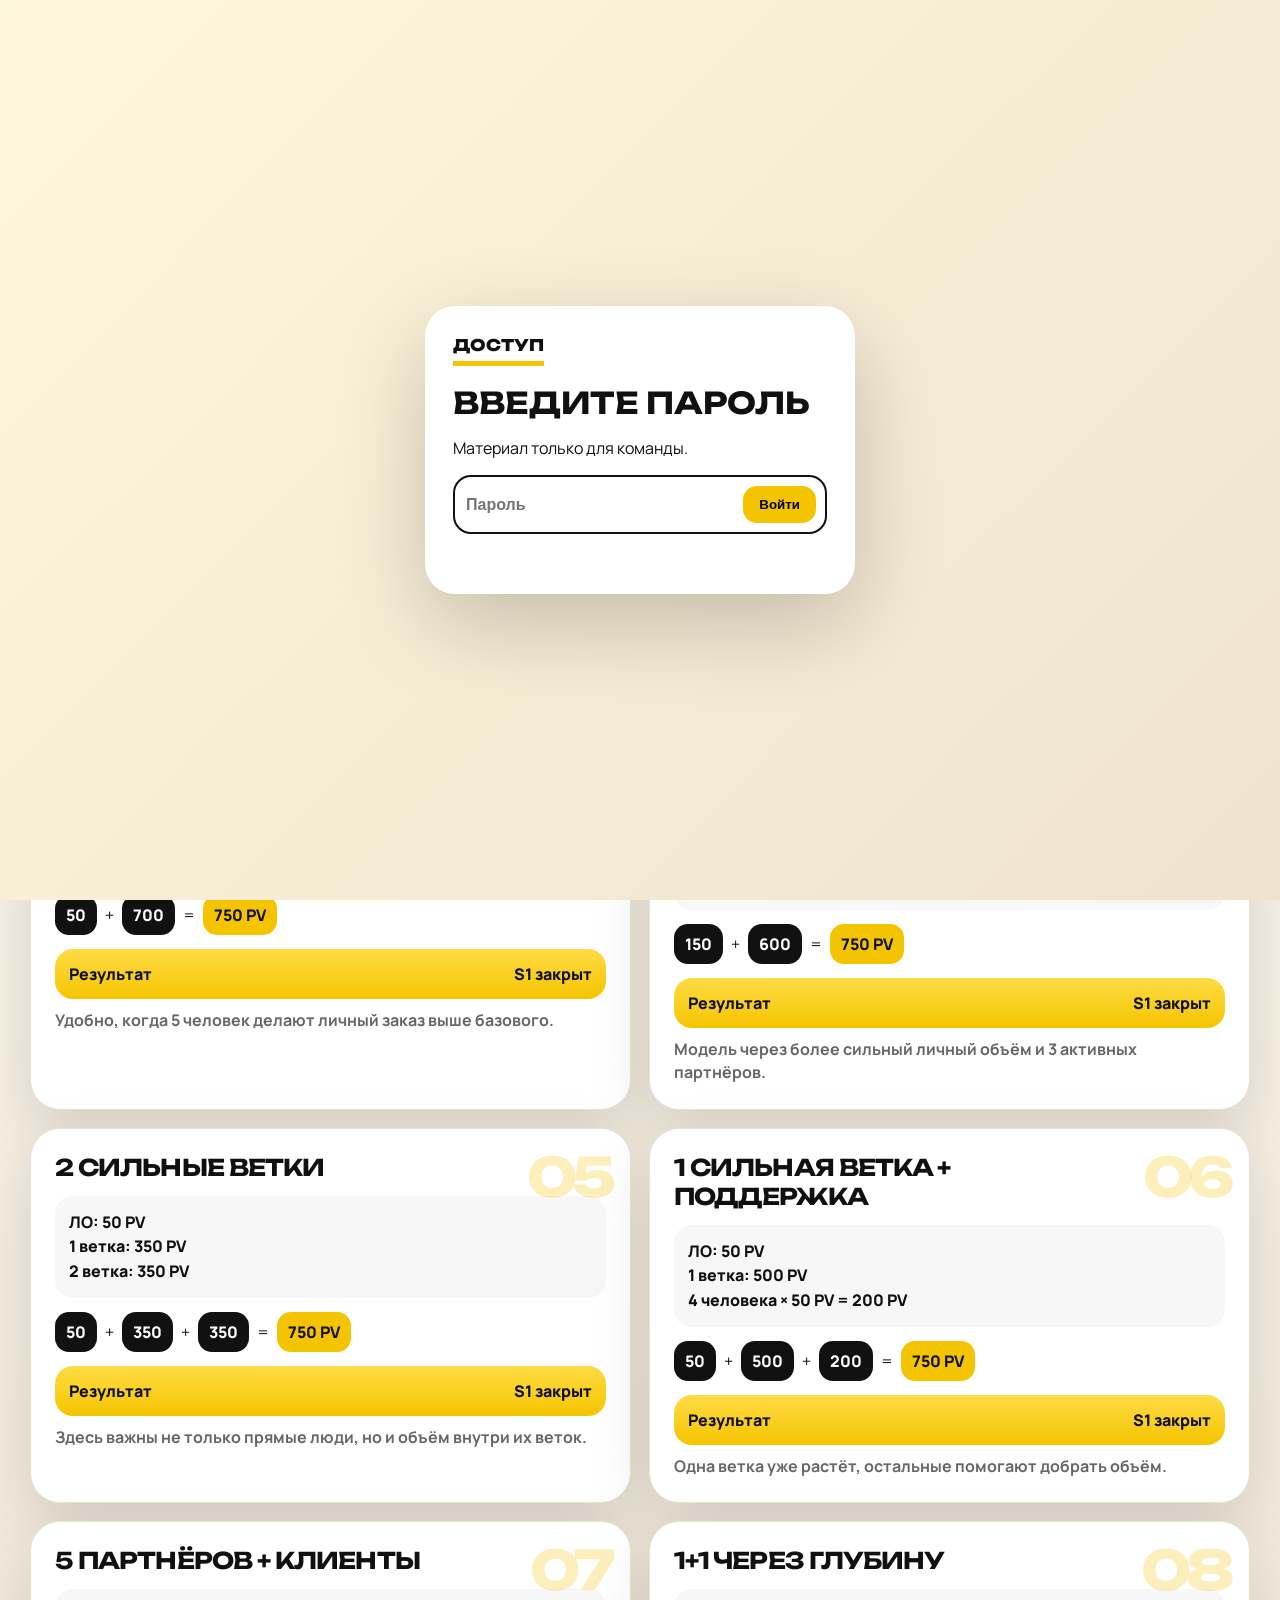
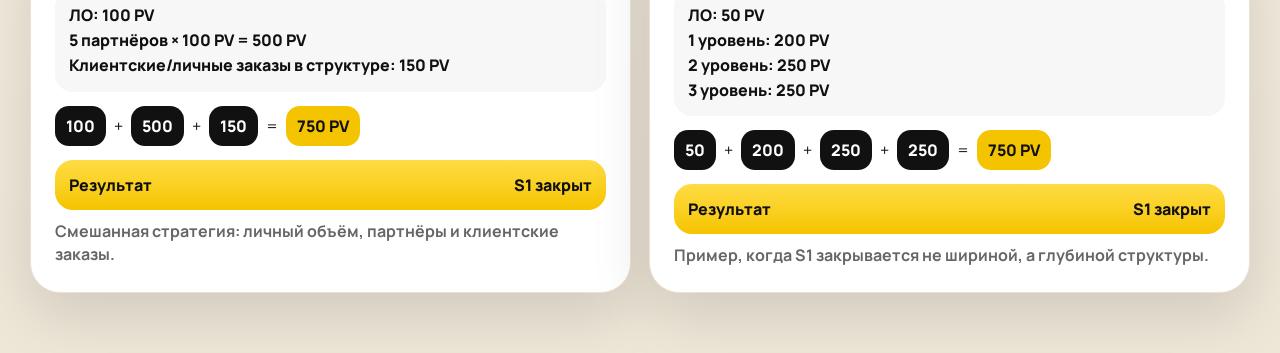
==== ways.html @ da650cc0 "Add eight S1 closing examples" ====
<!doctype html><html lang="ru"><head><meta charset="utf-8"><meta name="viewport" content="width=device-width,initial-scale=1"><title>8 способов закрыть S1</title><link href="https://fonts.googleapis.com/css2?family=Manrope:wght@400;700;800&family=Unbounded:wght@700;800&display=swap" rel="stylesheet"><style>:root{--y:#f5c400;--b:#101010;--g:#666}*{box-sizing:border-box}body{margin:0;font-family:Manrope,Arial;background:linear-gradient(#fffaf0,#eee6d7);color:var(--b)}.app{width:min(1220px,calc(100% - 24px));margin:auto;padding:26px 0 60px}.hero,.card{background:#fff;border:1px solid #e9e2d4;border-radius:30px;box-shadow:0 20px 60px #0002}.hero{padding:36px;margin-bottom:22px;position:relative;overflow:hidden}.hero:after{content:"";position:absolute;right:-70px;top:-80px;width:260px;height:260px;border-radius:50%;background:#f5c40033}.k{display:inline-block;font-family:Unbounded;font-weight:800;text-transform:uppercase;border-bottom:5px solid var(--y);padding-bottom:6px;margin-bottom:18px}.hero h1{font-family:Unbounded;margin:0 0 12px;font-size:clamp(34px,5vw,66px);line-height:.98;text-transform:uppercase;letter-spacing:-.06em}.hero p{max-width:850px;margin:0;color:#444;font-size:18px;line-height:1.5;font-weight:700}.top{display:flex;gap:12px;flex-wrap:wrap;margin-top:22px}.btn{display:inline-flex;text-decoration:none;color:#111;background:linear-gradient(#ffdc45,#f5c400);border:2px solid #111;border-radius:999px;padding:12px 17px;font-weight:900}.grid{display:grid;grid-template-columns:repeat(2,minmax(0,1fr));gap:18px}.card{padding:24px;position:relative;overflow:hidden}.num{position:absolute;right:18px;top:14px;font-family:Unbounded;font-size:54px;font-weight:800;color:#f5c40044;letter-spacing:-.08em}.card h2{font-family:Unbounded;margin:0 0 14px;font-size:23px;text-transform:uppercase;letter-spacing:-.04em;max-width:80%}.formula{display:flex;flex-wrap:wrap;gap:8px;align-items:center;margin:14px 0}.pill{background:#111;color:#fff;border-radius:14px;padding:9px 11px;font-weight:900}.pill.y{background:#f5c400;color:#111}.total{background:linear-gradient(#ffdc45,#f5c400);border-radius:18px;padding:14px;font-weight:900;margin-top:14px;display:flex;justify-content:space-between;gap:12px}.note{color:#666;font-weight:700;line-height:1.45;margin:10px 0 0}.structure{background:#f7f7f7;border-radius:18px;padding:14px;font-weight:800;line-height:1.55;white-space:pre-wrap}.gate{position:fixed;inset:0;z-index:99;display:flex;align-items:center;justify-content:center;background:linear-gradient(135deg,#fff7dc,#efe3ce)}.gate.hide{display:none}.gate-card{width:min(430px,calc(100% - 30px));background:#fff;border-radius:30px;padding:28px;box-shadow:0 30px 90px #0003}.gate-card h2{font-family:Unbounded;margin:0 0 10px;font-size:30px;text-transform:uppercase}.row{display:flex;gap:10px;border:2px solid #111;border-radius:18px;padding:9px}.row input{width:100%;border:0;outline:0;font-weight:900;font-size:16px}.row button{border:0;border-radius:14px;background:#f5c400;font-weight:900;padding:11px 16px}.err{min-height:22px;color:#b3261e;font-weight:900;margin-top:10px}@media(max-width:780px){.grid{grid-template-columns:1fr}.hero{padding:26px}.card h2{font-size:20px}.total{display:block}.row{flex-direction:column}}</style></head><body><div id="gate" class="gate"><div class="gate-card"><div class="k">доступ</div><h2>Введите пароль</h2><p>Материал только для команды.</p><div class="row"><input id="pass" type="password" placeholder="Пароль"><button id="enter">Войти</button></div><div id="err" class="err"></div></div></div><main class="app"><section class="hero"><div class="k">Greenway • квалификация S1</div><h1>8 способов закрыть S1</h1><p>S1 — это 750 PV общего объёма. Ниже простые примеры стратегий: через личный объём, первую линию и глубину структуры.</p><div class="top"><a class="btn" href="tree.html">Открыть калькулятор структуры</a><a class="btn" href="locked.html">Открыть простой калькулятор</a></div></section><section class="grid"><article class="card"><div class="num">01</div><h2>14 человек по 50 PV</h2><div class="structure">ЛО: 50 PV
1 уровень: 14 × 50 PV = 700 PV</div><div class="formula"><span class="pill">50</span><span>+</span><span class="pill">700</span><span>=</span><span class="pill y">750 PV</span></div><div class="total"><span>Результат</span><span>S1 закрыт</span></div><p class="note">Самая простая модель через широкую первую линию.</p></article><article class="card"><div class="num">02</div><h2>7 человек по 100 PV</h2><div class="structure">ЛО: 50 PV
1 уровень: 7 × 100 PV = 700 PV</div><div class="formula"><span class="pill">50</span><span>+</span><span class="pill">700</span><span>=</span><span class="pill y">750 PV</span></div><div class="total"><span>Результат</span><span>S1 закрыт</span></div><p class="note">Модель для партнёров, у которых люди берут больше минимальной активности.</p></article><article class="card"><div class="num">03</div><h2>5 человек по 140 PV</h2><div class="structure">ЛО: 50 PV
1 уровень: 5 × 140 PV = 700 PV</div><div class="formula"><span class="pill">50</span><span>+</span><span class="pill">700</span><span>=</span><span class="pill y">750 PV</span></div><div class="total"><span>Результат</span><span>S1 закрыт</span></div><p class="note">Удобно, когда 5 человек делают личный заказ выше базового.</p></article><article class="card"><div class="num">04</div><h2>3 человека по 200 PV + ЛО 150</h2><div class="structure">ЛО: 150 PV
1 уровень: 3 × 200 PV = 600 PV</div><div class="formula"><span class="pill">150</span><span>+</span><span class="pill">600</span><span>=</span><span class="pill y">750 PV</span></div><div class="total"><span>Результат</span><span>S1 закрыт</span></div><p class="note">Модель через более сильный личный объём и 3 активных партнёров.</p></article><article class="card"><div class="num">05</div><h2>2 сильные ветки</h2><div class="structure">ЛО: 50 PV
1 ветка: 350 PV
2 ветка: 350 PV</div><div class="formula"><span class="pill">50</span><span>+</span><span class="pill">350</span><span>+</span><span class="pill">350</span><span>=</span><span class="pill y">750 PV</span></div><div class="total"><span>Результат</span><span>S1 закрыт</span></div><p class="note">Здесь важны не только прямые люди, но и объём внутри их веток.</p></article><article class="card"><div class="num">06</div><h2>1 сильная ветка + поддержка</h2><div class="structure">ЛО: 50 PV
1 ветка: 500 PV
4 человека × 50 PV = 200 PV</div><div class="formula"><span class="pill">50</span><span>+</span><span class="pill">500</span><span>+</span><span class="pill">200</span><span>=</span><span class="pill y">750 PV</span></div><div class="total"><span>Результат</span><span>S1 закрыт</span></div><p class="note">Одна ветка уже растёт, остальные помогают добрать объём.</p></article><article class="card"><div class="num">07</div><h2>5 партнёров + клиенты</h2><div class="structure">ЛО: 100 PV
5 партнёров × 100 PV = 500 PV
Клиентские/личные заказы в структуре: 150 PV</div><div class="formula"><span class="pill">100</span><span>+</span><span class="pill">500</span><span>+</span><span class="pill">150</span><span>=</span><span class="pill y">750 PV</span></div><div class="total"><span>Результат</span><span>S1 закрыт</span></div><p class="note">Смешанная стратегия: личный объём, партнёры и клиентские заказы.</p></article><article class="card"><div class="num">08</div><h2>1+1 через глубину</h2><div class="structure">ЛО: 50 PV
1 уровень: 200 PV
2 уровень: 250 PV
3 уровень: 250 PV</div><div class="formula"><span class="pill">50</span><span>+</span><span class="pill">200</span><span>+</span><span class="pill">250</span><span>+</span><span class="pill">250</span><span>=</span><span class="pill y">750 PV</span></div><div class="total"><span>Результат</span><span>S1 закрыт</span></div><p class="note">Пример, когда S1 закрывается не шириной, а глубиной структуры.</p></article></section></main><script>const PASS='greenway100';const g=document.getElementById('gate'),p=document.getElementById('pass'),e=document.getElementById('err');document.getElementById('enter').onclick=()=>{if(p.value.trim()===PASS){g.classList.add('hide');sessionStorage.setItem('gw_ways','1')}else{e.textContent='Неверный пароль';p.focus()}};p.onkeydown=x=>{if(x.key==='Enter')document.getElementById('enter').click()};if(sessionStorage.getItem('gw_ways')==='1')g.classList.add('hide');</script></body></html>
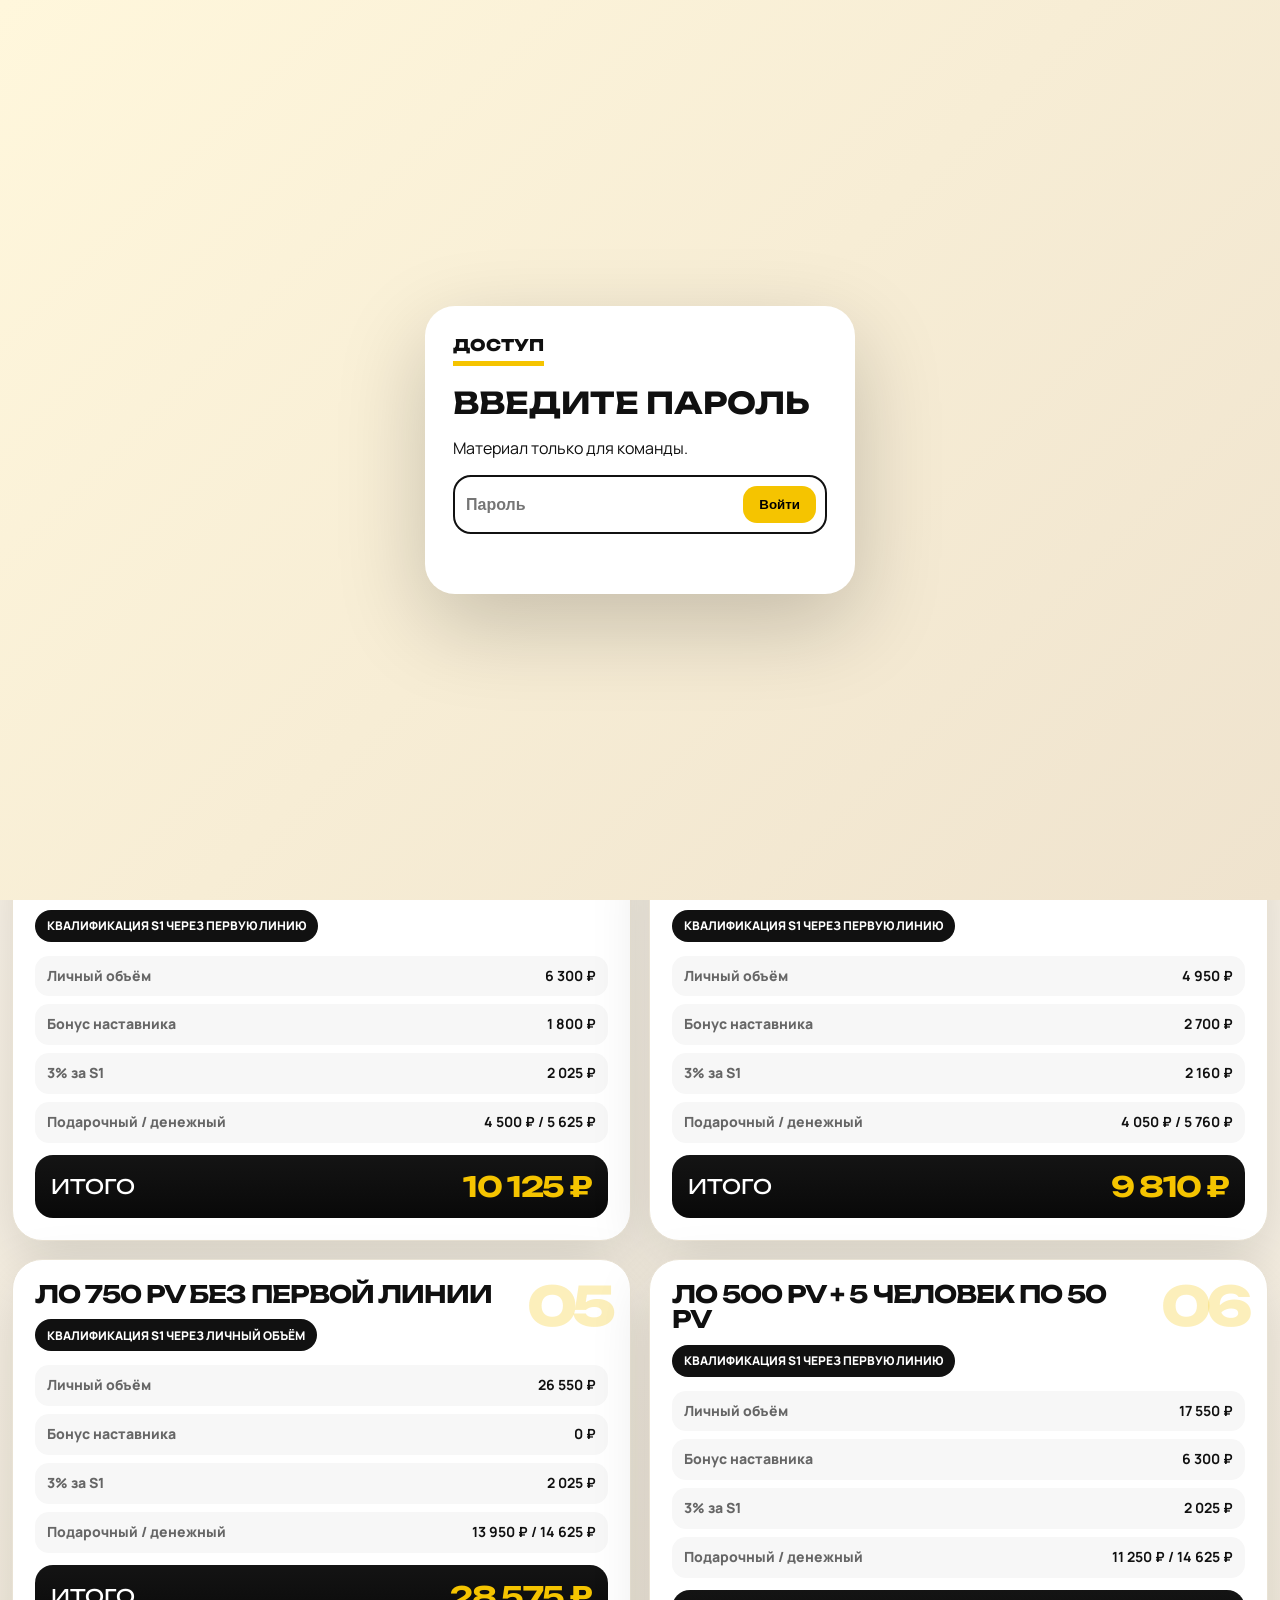
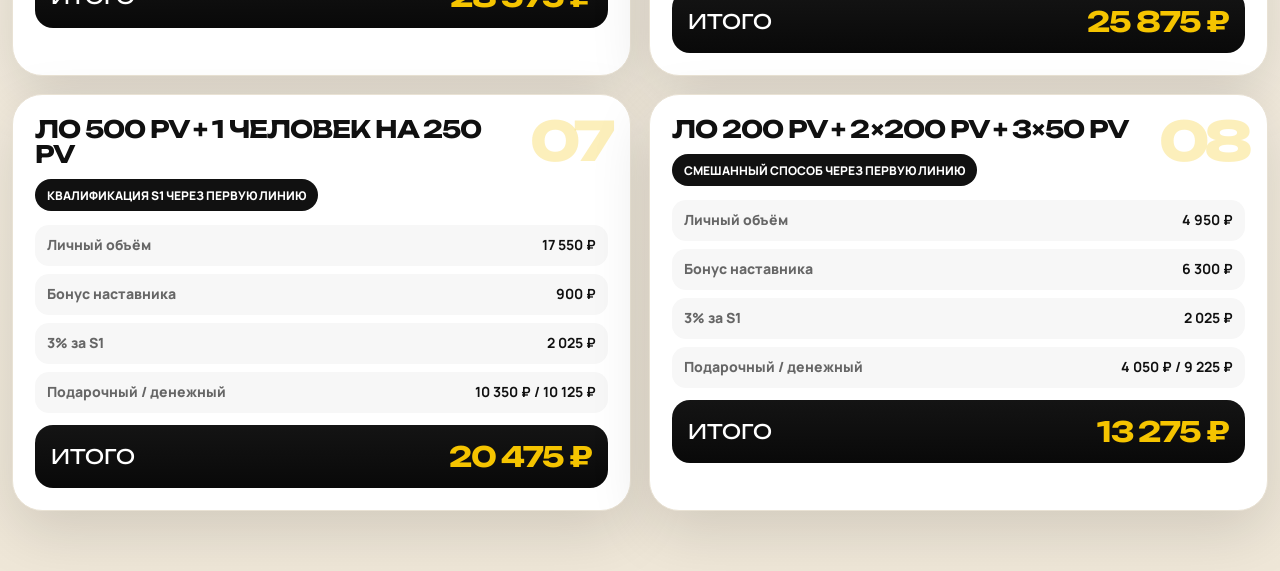
==== commit c34feb9d: "Update ways page with exact 8 S1 examples and calculations" ====
--- a/ways.html
+++ b/ways.html
@@ -1,14 +1 @@
-<!doctype html><html lang="ru"><head><meta charset="utf-8"><meta name="viewport" content="width=device-width,initial-scale=1"><title>8 способов закрыть S1</title><link href="https://fonts.googleapis.com/css2?family=Manrope:wght@400;700;800&family=Unbounded:wght@700;800&display=swap" rel="stylesheet"><style>:root{--y:#f5c400;--b:#101010;--g:#666}*{box-sizing:border-box}body{margin:0;font-family:Manrope,Arial;background:linear-gradient(#fffaf0,#eee6d7);color:var(--b)}.app{width:min(1220px,calc(100% - 24px));margin:auto;padding:26px 0 60px}.hero,.card{background:#fff;border:1px solid #e9e2d4;border-radius:30px;box-shadow:0 20px 60px #0002}.hero{padding:36px;margin-bottom:22px;position:relative;overflow:hidden}.hero:after{content:"";position:absolute;right:-70px;top:-80px;width:260px;height:260px;border-radius:50%;background:#f5c40033}.k{display:inline-block;font-family:Unbounded;font-weight:800;text-transform:uppercase;border-bottom:5px solid var(--y);padding-bottom:6px;margin-bottom:18px}.hero h1{font-family:Unbounded;margin:0 0 12px;font-size:clamp(34px,5vw,66px);line-height:.98;text-transform:uppercase;letter-spacing:-.06em}.hero p{max-width:850px;margin:0;color:#444;font-size:18px;line-height:1.5;font-weight:700}.top{display:flex;gap:12px;flex-wrap:wrap;margin-top:22px}.btn{display:inline-flex;text-decoration:none;color:#111;background:linear-gradient(#ffdc45,#f5c400);border:2px solid #111;border-radius:999px;padding:12px 17px;font-weight:900}.grid{display:grid;grid-template-columns:repeat(2,minmax(0,1fr));gap:18px}.card{padding:24px;position:relative;overflow:hidden}.num{position:absolute;right:18px;top:14px;font-family:Unbounded;font-size:54px;font-weight:800;color:#f5c40044;letter-spacing:-.08em}.card h2{font-family:Unbounded;margin:0 0 14px;font-size:23px;text-transform:uppercase;letter-spacing:-.04em;max-width:80%}.formula{display:flex;flex-wrap:wrap;gap:8px;align-items:center;margin:14px 0}.pill{background:#111;color:#fff;border-radius:14px;padding:9px 11px;font-weight:900}.pill.y{background:#f5c400;color:#111}.total{background:linear-gradient(#ffdc45,#f5c400);border-radius:18px;padding:14px;font-weight:900;margin-top:14px;display:flex;justify-content:space-between;gap:12px}.note{color:#666;font-weight:700;line-height:1.45;margin:10px 0 0}.structure{background:#f7f7f7;border-radius:18px;padding:14px;font-weight:800;line-height:1.55;white-space:pre-wrap}.gate{position:fixed;inset:0;z-index:99;display:flex;align-items:center;justify-content:center;background:linear-gradient(135deg,#fff7dc,#efe3ce)}.gate.hide{display:none}.gate-card{width:min(430px,calc(100% - 30px));background:#fff;border-radius:30px;padding:28px;box-shadow:0 30px 90px #0003}.gate-card h2{font-family:Unbounded;margin:0 0 10px;font-size:30px;text-transform:uppercase}.row{display:flex;gap:10px;border:2px solid #111;border-radius:18px;padding:9px}.row input{width:100%;border:0;outline:0;font-weight:900;font-size:16px}.row button{border:0;border-radius:14px;background:#f5c400;font-weight:900;padding:11px 16px}.err{min-height:22px;color:#b3261e;font-weight:900;margin-top:10px}@media(max-width:780px){.grid{grid-template-columns:1fr}.hero{padding:26px}.card h2{font-size:20px}.total{display:block}.row{flex-direction:column}}</style></head><body><div id="gate" class="gate"><div class="gate-card"><div class="k">доступ</div><h2>Введите пароль</h2><p>Материал только для команды.</p><div class="row"><input id="pass" type="password" placeholder="Пароль"><button id="enter">Войти</button></div><div id="err" class="err"></div></div></div><main class="app"><section class="hero"><div class="k">Greenway • квалификация S1</div><h1>8 способов закрыть S1</h1><p>S1 — это 750 PV общего объёма. Ниже простые примеры стратегий: через личный объём, первую линию и глубину структуры.</p><div class="top"><a class="btn" href="tree.html">Открыть калькулятор структуры</a><a class="btn" href="locked.html">Открыть простой калькулятор</a></div></section><section class="grid"><article class="card"><div class="num">01</div><h2>14 человек по 50 PV</h2><div class="structure">ЛО: 50 PV
-1 уровень: 14 × 50 PV = 700 PV</div><div class="formula"><span class="pill">50</span><span>+</span><span class="pill">700</span><span>=</span><span class="pill y">750 PV</span></div><div class="total"><span>Результат</span><span>S1 закрыт</span></div><p class="note">Самая простая модель через широкую первую линию.</p></article><article class="card"><div class="num">02</div><h2>7 человек по 100 PV</h2><div class="structure">ЛО: 50 PV
-1 уровень: 7 × 100 PV = 700 PV</div><div class="formula"><span class="pill">50</span><span>+</span><span class="pill">700</span><span>=</span><span class="pill y">750 PV</span></div><div class="total"><span>Результат</span><span>S1 закрыт</span></div><p class="note">Модель для партнёров, у которых люди берут больше минимальной активности.</p></article><article class="card"><div class="num">03</div><h2>5 человек по 140 PV</h2><div class="structure">ЛО: 50 PV
-1 уровень: 5 × 140 PV = 700 PV</div><div class="formula"><span class="pill">50</span><span>+</span><span class="pill">700</span><span>=</span><span class="pill y">750 PV</span></div><div class="total"><span>Результат</span><span>S1 закрыт</span></div><p class="note">Удобно, когда 5 человек делают личный заказ выше базового.</p></article><article class="card"><div class="num">04</div><h2>3 человека по 200 PV + ЛО 150</h2><div class="structure">ЛО: 150 PV
-1 уровень: 3 × 200 PV = 600 PV</div><div class="formula"><span class="pill">150</span><span>+</span><span class="pill">600</span><span>=</span><span class="pill y">750 PV</span></div><div class="total"><span>Результат</span><span>S1 закрыт</span></div><p class="note">Модель через более сильный личный объём и 3 активных партнёров.</p></article><article class="card"><div class="num">05</div><h2>2 сильные ветки</h2><div class="structure">ЛО: 50 PV
-1 ветка: 350 PV
-2 ветка: 350 PV</div><div class="formula"><span class="pill">50</span><span>+</span><span class="pill">350</span><span>+</span><span class="pill">350</span><span>=</span><span class="pill y">750 PV</span></div><div class="total"><span>Результат</span><span>S1 закрыт</span></div><p class="note">Здесь важны не только прямые люди, но и объём внутри их веток.</p></article><article class="card"><div class="num">06</div><h2>1 сильная ветка + поддержка</h2><div class="structure">ЛО: 50 PV
-1 ветка: 500 PV
-4 человека × 50 PV = 200 PV</div><div class="formula"><span class="pill">50</span><span>+</span><span class="pill">500</span><span>+</span><span class="pill">200</span><span>=</span><span class="pill y">750 PV</span></div><div class="total"><span>Результат</span><span>S1 закрыт</span></div><p class="note">Одна ветка уже растёт, остальные помогают добрать объём.</p></article><article class="card"><div class="num">07</div><h2>5 партнёров + клиенты</h2><div class="structure">ЛО: 100 PV
-5 партнёров × 100 PV = 500 PV
-Клиентские/личные заказы в структуре: 150 PV</div><div class="formula"><span class="pill">100</span><span>+</span><span class="pill">500</span><span>+</span><span class="pill">150</span><span>=</span><span class="pill y">750 PV</span></div><div class="total"><span>Результат</span><span>S1 закрыт</span></div><p class="note">Смешанная стратегия: личный объём, партнёры и клиентские заказы.</p></article><article class="card"><div class="num">08</div><h2>1+1 через глубину</h2><div class="structure">ЛО: 50 PV
-1 уровень: 200 PV
-2 уровень: 250 PV
-3 уровень: 250 PV</div><div class="formula"><span class="pill">50</span><span>+</span><span class="pill">200</span><span>+</span><span class="pill">250</span><span>+</span><span class="pill">250</span><span>=</span><span class="pill y">750 PV</span></div><div class="total"><span>Результат</span><span>S1 закрыт</span></div><p class="note">Пример, когда S1 закрывается не шириной, а глубиной структуры.</p></article></section></main><script>const PASS='greenway100';const g=document.getElementById('gate'),p=document.getElementById('pass'),e=document.getElementById('err');document.getElementById('enter').onclick=()=>{if(p.value.trim()===PASS){g.classList.add('hide');sessionStorage.setItem('gw_ways','1')}else{e.textContent='Неверный пароль';p.focus()}};p.onkeydown=x=>{if(x.key==='Enter')document.getElementById('enter').click()};if(sessionStorage.getItem('gw_ways')==='1')g.classList.add('hide');</script></body></html>+<!doctype html><html lang='ru'><head><meta charset='utf-8'><meta name='viewport' content='width=device-width,initial-scale=1'><title>8 способов закрытия S1</title><link href='https://fonts.googleapis.com/css2?family=Manrope:wght@400;700;800&family=Unbounded:wght@700;800&display=swap' rel='stylesheet'><style>:root{--y:#f5c400;--b:#101010;--g:#666;--l:#e9e2d4}*{box-sizing:border-box}body{margin:0;font-family:Manrope,Arial;background:linear-gradient(#fffaf0,#efe7d8);color:var(--b)}.app{width:min(1260px,calc(100% - 24px));margin:auto;padding:24px 0 60px}.hero,.card{background:#fff;border:1px solid var(--l);border-radius:30px;box-shadow:0 20px 60px #0002}.hero{padding:36px;position:relative;overflow:hidden;margin-bottom:22px}.hero:after{content:'';position:absolute;right:-70px;top:-70px;width:240px;height:240px;border-radius:50%;background:#f5c40022}.k{display:inline-block;font-family:Unbounded;font-weight:800;text-transform:uppercase;border-bottom:5px solid var(--y);padding-bottom:6px;margin-bottom:18px}.hero h1{font-family:Unbounded;margin:0 0 12px;font-size:clamp(34px,5vw,62px);line-height:.98;text-transform:uppercase;letter-spacing:-.06em}.hero p{max-width:920px;margin:0;color:#444;font-size:17px;line-height:1.5;font-weight:700}.top{display:flex;gap:12px;flex-wrap:wrap;margin-top:20px}.btn{display:inline-flex;text-decoration:none;color:#111;background:linear-gradient(#ffdc45,#f5c400);border:2px solid #111;border-radius:999px;padding:12px 17px;font-weight:900}.grid{display:grid;grid-template-columns:repeat(2,minmax(0,1fr));gap:18px}.card{padding:22px;position:relative;overflow:hidden}.num{position:absolute;right:18px;top:12px;font-family:Unbounded;font-size:54px;font-weight:800;color:#f5c40044;letter-spacing:-.08em}.card h2{font-family:Unbounded;margin:0 0 12px;font-size:24px;text-transform:uppercase;letter-spacing:-.04em;max-width:82%;line-height:1.05}.sub{display:inline-flex;align-items:center;min-height:32px;padding:7px 12px;border-radius:999px;background:#111;color:#fff;font-size:12px;font-weight:900;text-transform:uppercase;margin-bottom:14px}.rows{display:grid;gap:8px}.row{display:flex;justify-content:space-between;gap:12px;padding:11px 12px;border-radius:14px;background:#f7f7f7;font-size:14px;line-height:1.35}.row span{color:var(--g);font-weight:800}.row strong{text-align:right}.total{display:flex;justify-content:space-between;gap:12px;align-items:center;margin-top:12px;padding:14px 16px;border-radius:18px;background:linear-gradient(#141414,#090909);color:#fff}.total span{font-family:Unbounded;font-size:20px;text-transform:uppercase}.total strong{font-family:Unbounded;font-size:28px;letter-spacing:-.05em;color:var(--y)}.gate{position:fixed;inset:0;z-index:99;display:flex;align-items:center;justify-content:center;background:linear-gradient(135deg,#fff7dc,#efe3ce)}.gate.hide{display:none}.gate-card{width:min(430px,calc(100% - 30px));background:#fff;border-radius:30px;padding:28px;box-shadow:0 30px 90px #0003}.gate-card h2{font-family:Unbounded;margin:0 0 10px;font-size:30px;text-transform:uppercase}.password-row{display:flex;gap:10px;border:2px solid #111;border-radius:18px;padding:9px}.password-row input{width:100%;border:0;outline:0;font-weight:900;font-size:16px}.password-row button{border:0;border-radius:14px;background:#f5c400;font-weight:900;padding:11px 16px}.err{min-height:22px;color:#b3261e;font-weight:900;margin-top:10px}.note{margin-top:10px;color:#666;font-size:13px;font-weight:700}@media(max-width:900px){.grid{grid-template-columns:1fr}}@media(max-width:780px){.hero{padding:26px}.card h2{font-size:21px}.total{display:block}.total strong{display:block;margin-top:8px}.password-row{flex-direction:column}}</style></head><body><div id='gate' class='gate'><div class='gate-card'><div class='k'>доступ</div><h2>Введите пароль</h2><p>Материал только для команды.</p><div class='password-row'><input id='pass' type='password' placeholder='Пароль'><button id='enter'>Войти</button></div><div id='err' class='err'></div></div></div><main class='app'><section class='hero'><div class='k'>Greenway • квалификация S1</div><h1>8 способов закрытия S1</h1><p>Здесь собраны те самые 8 готовых стратегий закрытия S1 с итоговыми расчётами. Можно быстро показать команде личный объём, структуру первой линии, бонус наставника, 3% за S1 и итог по подарочному и денежному счету.</p><div class='top'><a class='btn' href='tree.html'>Калькулятор структуры</a><a class='btn' href='locked.html'>Простой калькулятор</a></div></section><section class='grid'><article class='card'><div class='num'>01</div><h2>ЛО 50 PV + 15 человек по 50 PV</h2><div class='sub'>Квалификация S1 через первую линию</div><div class='rows'><div class='row'><span>Личный объём</span><strong>450 ₽</strong></div><div class='row'><span>Бонус наставника</span><strong>21 600 ₽</strong></div><div class='row'><span>3% за S1</span><strong>2 160 ₽</strong></div><div class='row'><span>Подарочный / денежный</span><strong>2 250 ₽ / 21 960 ₽</strong></div></div><div class='total'><span>Итого</span><strong>24 210 ₽</strong></div></article><article class='card'><div class='num'>02</div><h2>ЛО 250 PV + 10 человек по 50 PV</h2><div class='sub'>Квалификация S1 через первую линию</div><div class='rows'><div class='row'><span>Личный объём</span><strong>6 300 ₽</strong></div><div class='row'><span>Бонус наставника</span><strong>14 400 ₽</strong></div><div class='row'><span>3% за S1</span><strong>2 025 ₽</strong></div><div class='row'><span>Подарочный / денежный</span><strong>4 500 ₽ / 18 225 ₽</strong></div></div><div class='total'><span>Итого</span><strong>22 725 ₽</strong></div></article><article class='card'><div class='num'>03</div><h2>ЛО 250 PV + 2 человека по 250 PV</h2><div class='sub'>Квалификация S1 через первую линию</div><div class='rows'><div class='row'><span>Личный объём</span><strong>6 300 ₽</strong></div><div class='row'><span>Бонус наставника</span><strong>1 800 ₽</strong></div><div class='row'><span>3% за S1</span><strong>2 025 ₽</strong></div><div class='row'><span>Подарочный / денежный</span><strong>4 500 ₽ / 5 625 ₽</strong></div></div><div class='total'><span>Итого</span><strong>10 125 ₽</strong></div></article><article class='card'><div class='num'>04</div><h2>ЛО 200 PV + 3 человека по 200 PV</h2><div class='sub'>Квалификация S1 через первую линию</div><div class='rows'><div class='row'><span>Личный объём</span><strong>4 950 ₽</strong></div><div class='row'><span>Бонус наставника</span><strong>2 700 ₽</strong></div><div class='row'><span>3% за S1</span><strong>2 160 ₽</strong></div><div class='row'><span>Подарочный / денежный</span><strong>4 050 ₽ / 5 760 ₽</strong></div></div><div class='total'><span>Итого</span><strong>9 810 ₽</strong></div></article><article class='card'><div class='num'>05</div><h2>ЛО 750 PV без первой линии</h2><div class='sub'>Квалификация S1 через личный объём</div><div class='rows'><div class='row'><span>Личный объём</span><strong>26 550 ₽</strong></div><div class='row'><span>Бонус наставника</span><strong>0 ₽</strong></div><div class='row'><span>3% за S1</span><strong>2 025 ₽</strong></div><div class='row'><span>Подарочный / денежный</span><strong>13 950 ₽ / 14 625 ₽</strong></div></div><div class='total'><span>Итого</span><strong>28 575 ₽</strong></div></article><article class='card'><div class='num'>06</div><h2>ЛО 500 PV + 5 человек по 50 PV</h2><div class='sub'>Квалификация S1 через первую линию</div><div class='rows'><div class='row'><span>Личный объём</span><strong>17 550 ₽</strong></div><div class='row'><span>Бонус наставника</span><strong>6 300 ₽</strong></div><div class='row'><span>3% за S1</span><strong>2 025 ₽</strong></div><div class='row'><span>Подарочный / денежный</span><strong>11 250 ₽ / 14 625 ₽</strong></div></div><div class='total'><span>Итого</span><strong>25 875 ₽</strong></div></article><article class='card'><div class='num'>07</div><h2>ЛО 500 PV + 1 человек на 250 PV</h2><div class='sub'>Квалификация S1 через первую линию</div><div class='rows'><div class='row'><span>Личный объём</span><strong>17 550 ₽</strong></div><div class='row'><span>Бонус наставника</span><strong>900 ₽</strong></div><div class='row'><span>3% за S1</span><strong>2 025 ₽</strong></div><div class='row'><span>Подарочный / денежный</span><strong>10 350 ₽ / 10 125 ₽</strong></div></div><div class='total'><span>Итого</span><strong>20 475 ₽</strong></div></article><article class='card'><div class='num'>08</div><h2>ЛО 200 PV + 2×200 PV + 3×50 PV</h2><div class='sub'>Смешанный способ через первую линию</div><div class='rows'><div class='row'><span>Личный объём</span><strong>4 950 ₽</strong></div><div class='row'><span>Бонус наставника</span><strong>6 300 ₽</strong></div><div class='row'><span>3% за S1</span><strong>2 025 ₽</strong></div><div class='row'><span>Подарочный / денежный</span><strong>4 050 ₽ / 9 225 ₽</strong></div></div><div class='total'><span>Итого</span><strong>13 275 ₽</strong></div></article></section></main><script>const PASS='greenway100';const g=document.getElementById('gate'),p=document.getElementById('pass'),e=document.getElementById('err');document.getElementById('enter').onclick=()=>{if(p.value.trim()===PASS){g.classList.add('hide');sessionStorage.setItem('gw_ways','1')}else{e.textContent='Неверный пароль';p.focus()}};p.onkeydown=x=>{if(x.key==='Enter')document.getElementById('enter').click()};if(sessionStorage.getItem('gw_ways')==='1')g.classList.add('hide');</script></body></html>
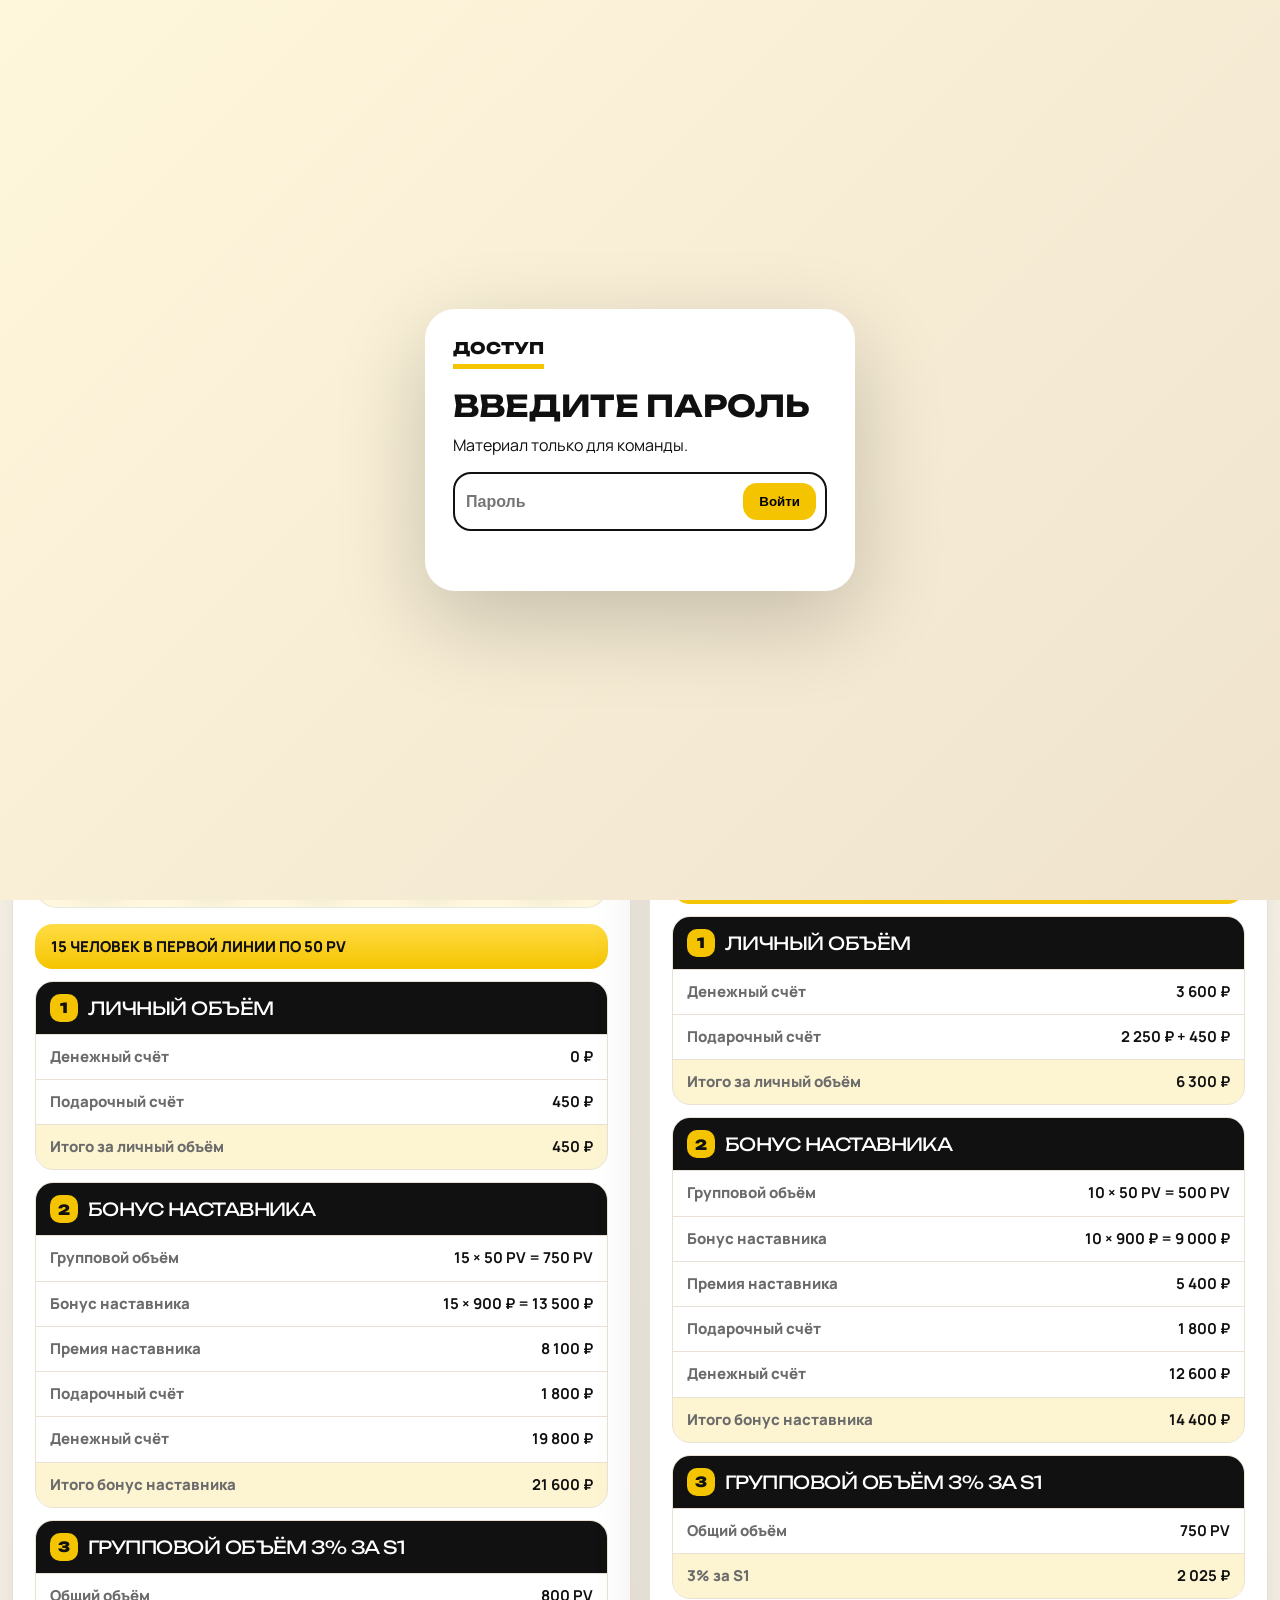
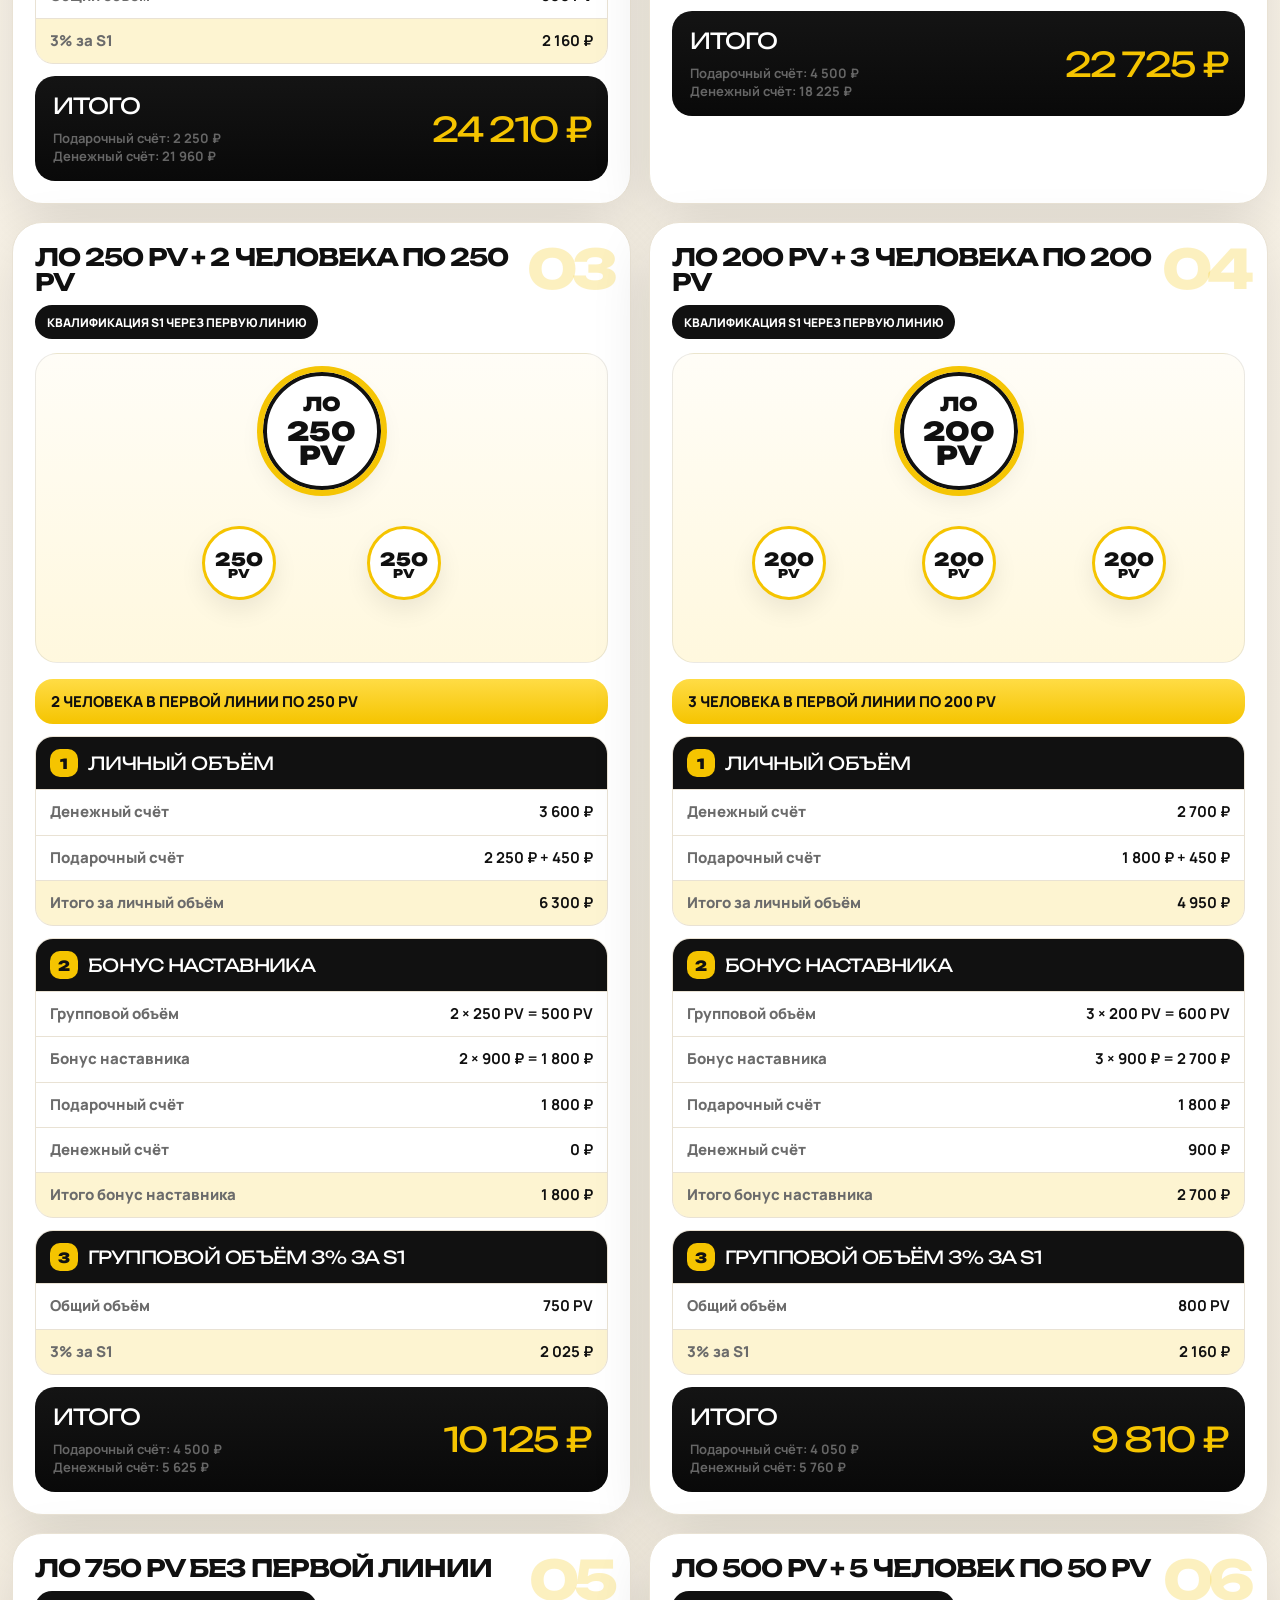
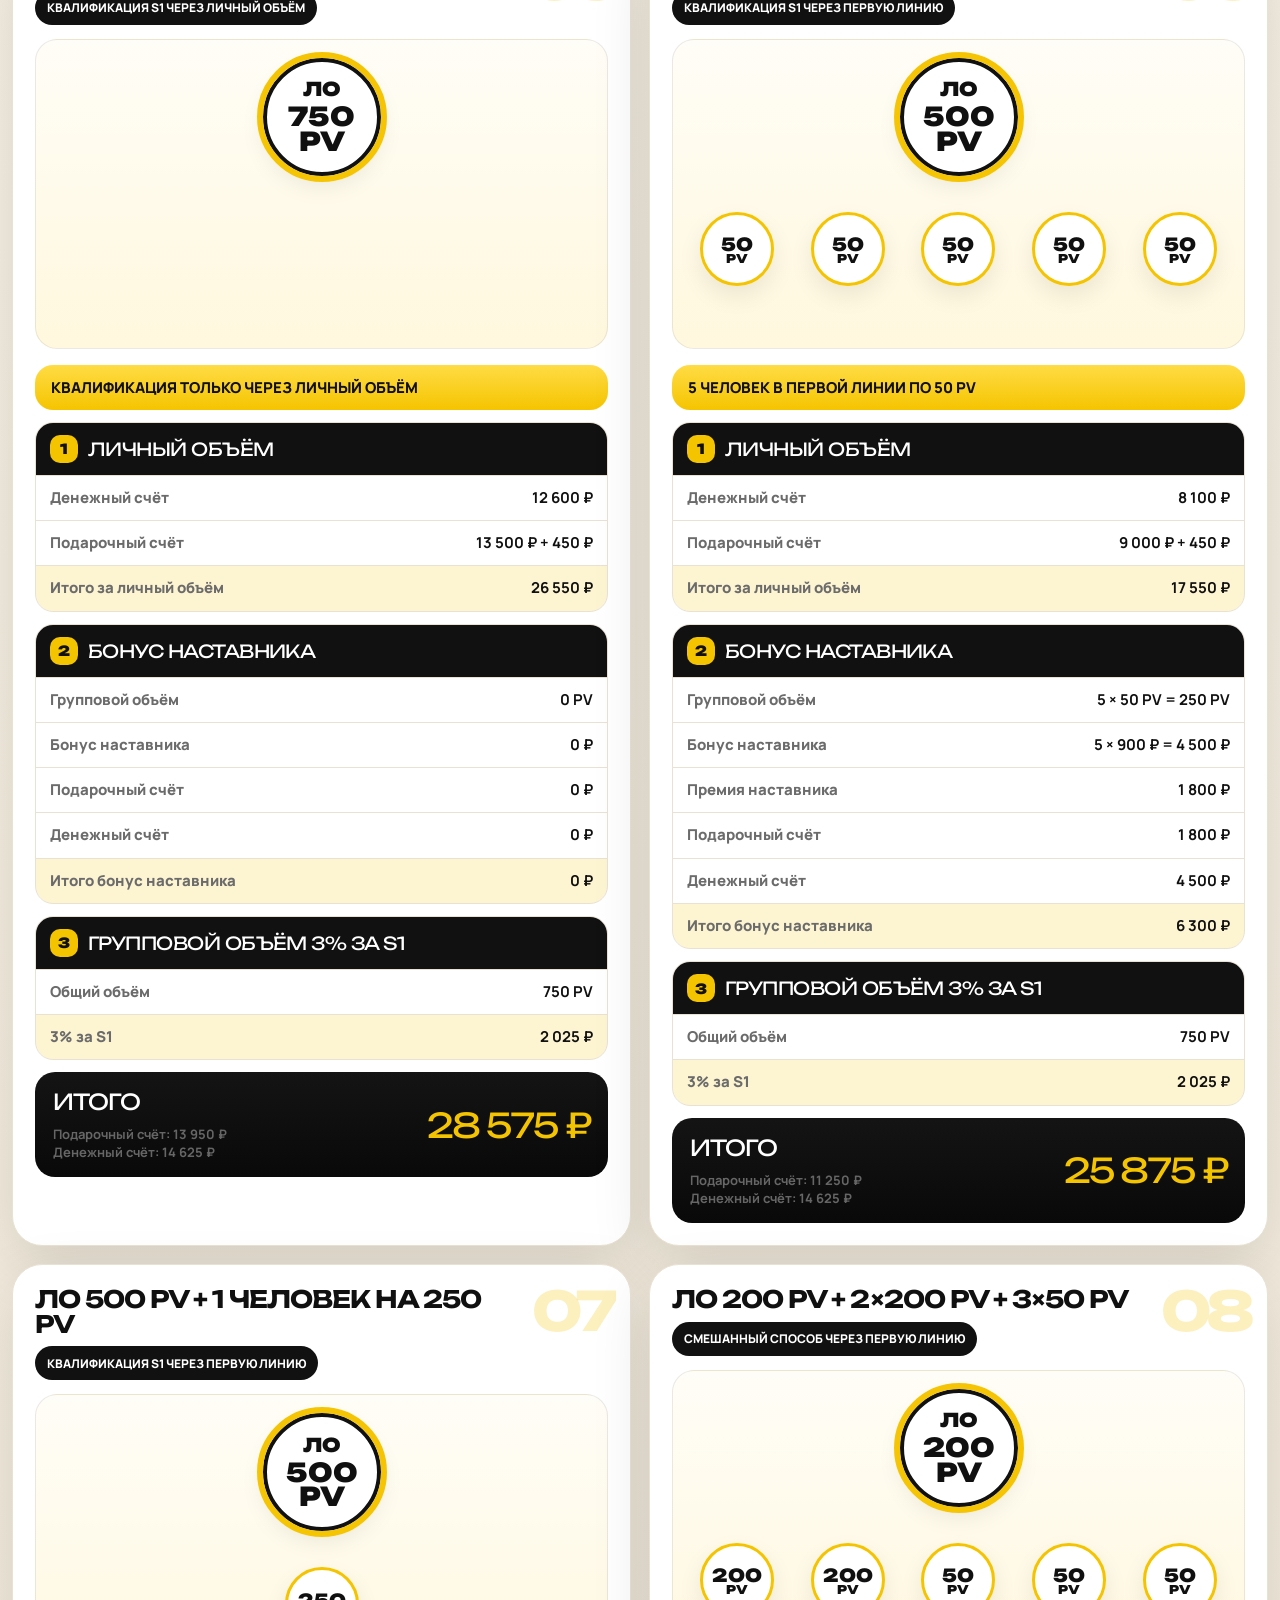
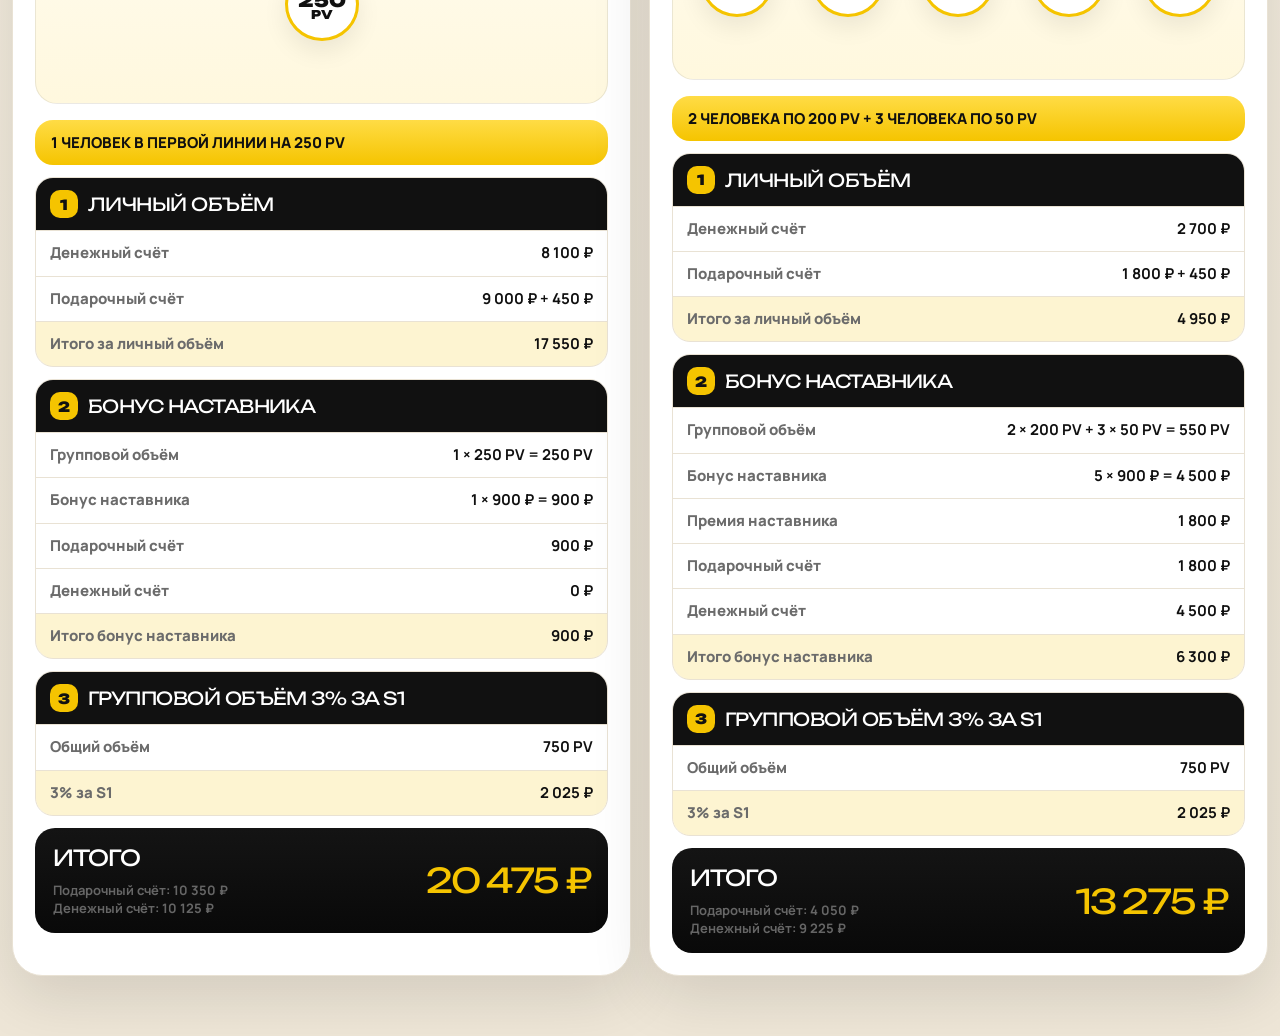
==== commit 3bf4527f: "Redesign S1 ways page with circle schemes and detailed calculations" ====
--- a/ways.html
+++ b/ways.html
@@ -1 +1,12 @@
-<!doctype html><html lang='ru'><head><meta charset='utf-8'><meta name='viewport' content='width=device-width,initial-scale=1'><title>8 способов закрытия S1</title><link href='https://fonts.googleapis.com/css2?family=Manrope:wght@400;700;800&family=Unbounded:wght@700;800&display=swap' rel='stylesheet'><style>:root{--y:#f5c400;--b:#101010;--g:#666;--l:#e9e2d4}*{box-sizing:border-box}body{margin:0;font-family:Manrope,Arial;background:linear-gradient(#fffaf0,#efe7d8);color:var(--b)}.app{width:min(1260px,calc(100% - 24px));margin:auto;padding:24px 0 60px}.hero,.card{background:#fff;border:1px solid var(--l);border-radius:30px;box-shadow:0 20px 60px #0002}.hero{padding:36px;position:relative;overflow:hidden;margin-bottom:22px}.hero:after{content:'';position:absolute;right:-70px;top:-70px;width:240px;height:240px;border-radius:50%;background:#f5c40022}.k{display:inline-block;font-family:Unbounded;font-weight:800;text-transform:uppercase;border-bottom:5px solid var(--y);padding-bottom:6px;margin-bottom:18px}.hero h1{font-family:Unbounded;margin:0 0 12px;font-size:clamp(34px,5vw,62px);line-height:.98;text-transform:uppercase;letter-spacing:-.06em}.hero p{max-width:920px;margin:0;color:#444;font-size:17px;line-height:1.5;font-weight:700}.top{display:flex;gap:12px;flex-wrap:wrap;margin-top:20px}.btn{display:inline-flex;text-decoration:none;color:#111;background:linear-gradient(#ffdc45,#f5c400);border:2px solid #111;border-radius:999px;padding:12px 17px;font-weight:900}.grid{display:grid;grid-template-columns:repeat(2,minmax(0,1fr));gap:18px}.card{padding:22px;position:relative;overflow:hidden}.num{position:absolute;right:18px;top:12px;font-family:Unbounded;font-size:54px;font-weight:800;color:#f5c40044;letter-spacing:-.08em}.card h2{font-family:Unbounded;margin:0 0 12px;font-size:24px;text-transform:uppercase;letter-spacing:-.04em;max-width:82%;line-height:1.05}.sub{display:inline-flex;align-items:center;min-height:32px;padding:7px 12px;border-radius:999px;background:#111;color:#fff;font-size:12px;font-weight:900;text-transform:uppercase;margin-bottom:14px}.rows{display:grid;gap:8px}.row{display:flex;justify-content:space-between;gap:12px;padding:11px 12px;border-radius:14px;background:#f7f7f7;font-size:14px;line-height:1.35}.row span{color:var(--g);font-weight:800}.row strong{text-align:right}.total{display:flex;justify-content:space-between;gap:12px;align-items:center;margin-top:12px;padding:14px 16px;border-radius:18px;background:linear-gradient(#141414,#090909);color:#fff}.total span{font-family:Unbounded;font-size:20px;text-transform:uppercase}.total strong{font-family:Unbounded;font-size:28px;letter-spacing:-.05em;color:var(--y)}.gate{position:fixed;inset:0;z-index:99;display:flex;align-items:center;justify-content:center;background:linear-gradient(135deg,#fff7dc,#efe3ce)}.gate.hide{display:none}.gate-card{width:min(430px,calc(100% - 30px));background:#fff;border-radius:30px;padding:28px;box-shadow:0 30px 90px #0003}.gate-card h2{font-family:Unbounded;margin:0 0 10px;font-size:30px;text-transform:uppercase}.password-row{display:flex;gap:10px;border:2px solid #111;border-radius:18px;padding:9px}.password-row input{width:100%;border:0;outline:0;font-weight:900;font-size:16px}.password-row button{border:0;border-radius:14px;background:#f5c400;font-weight:900;padding:11px 16px}.err{min-height:22px;color:#b3261e;font-weight:900;margin-top:10px}.note{margin-top:10px;color:#666;font-size:13px;font-weight:700}@media(max-width:900px){.grid{grid-template-columns:1fr}}@media(max-width:780px){.hero{padding:26px}.card h2{font-size:21px}.total{display:block}.total strong{display:block;margin-top:8px}.password-row{flex-direction:column}}</style></head><body><div id='gate' class='gate'><div class='gate-card'><div class='k'>доступ</div><h2>Введите пароль</h2><p>Материал только для команды.</p><div class='password-row'><input id='pass' type='password' placeholder='Пароль'><button id='enter'>Войти</button></div><div id='err' class='err'></div></div></div><main class='app'><section class='hero'><div class='k'>Greenway • квалификация S1</div><h1>8 способов закрытия S1</h1><p>Здесь собраны те самые 8 готовых стратегий закрытия S1 с итоговыми расчётами. Можно быстро показать команде личный объём, структуру первой линии, бонус наставника, 3% за S1 и итог по подарочному и денежному счету.</p><div class='top'><a class='btn' href='tree.html'>Калькулятор структуры</a><a class='btn' href='locked.html'>Простой калькулятор</a></div></section><section class='grid'><article class='card'><div class='num'>01</div><h2>ЛО 50 PV + 15 человек по 50 PV</h2><div class='sub'>Квалификация S1 через первую линию</div><div class='rows'><div class='row'><span>Личный объём</span><strong>450 ₽</strong></div><div class='row'><span>Бонус наставника</span><strong>21 600 ₽</strong></div><div class='row'><span>3% за S1</span><strong>2 160 ₽</strong></div><div class='row'><span>Подарочный / денежный</span><strong>2 250 ₽ / 21 960 ₽</strong></div></div><div class='total'><span>Итого</span><strong>24 210 ₽</strong></div></article><article class='card'><div class='num'>02</div><h2>ЛО 250 PV + 10 человек по 50 PV</h2><div class='sub'>Квалификация S1 через первую линию</div><div class='rows'><div class='row'><span>Личный объём</span><strong>6 300 ₽</strong></div><div class='row'><span>Бонус наставника</span><strong>14 400 ₽</strong></div><div class='row'><span>3% за S1</span><strong>2 025 ₽</strong></div><div class='row'><span>Подарочный / денежный</span><strong>4 500 ₽ / 18 225 ₽</strong></div></div><div class='total'><span>Итого</span><strong>22 725 ₽</strong></div></article><article class='card'><div class='num'>03</div><h2>ЛО 250 PV + 2 человека по 250 PV</h2><div class='sub'>Квалификация S1 через первую линию</div><div class='rows'><div class='row'><span>Личный объём</span><strong>6 300 ₽</strong></div><div class='row'><span>Бонус наставника</span><strong>1 800 ₽</strong></div><div class='row'><span>3% за S1</span><strong>2 025 ₽</strong></div><div class='row'><span>Подарочный / денежный</span><strong>4 500 ₽ / 5 625 ₽</strong></div></div><div class='total'><span>Итого</span><strong>10 125 ₽</strong></div></article><article class='card'><div class='num'>04</div><h2>ЛО 200 PV + 3 человека по 200 PV</h2><div class='sub'>Квалификация S1 через первую линию</div><div class='rows'><div class='row'><span>Личный объём</span><strong>4 950 ₽</strong></div><div class='row'><span>Бонус наставника</span><strong>2 700 ₽</strong></div><div class='row'><span>3% за S1</span><strong>2 160 ₽</strong></div><div class='row'><span>Подарочный / денежный</span><strong>4 050 ₽ / 5 760 ₽</strong></div></div><div class='total'><span>Итого</span><strong>9 810 ₽</strong></div></article><article class='card'><div class='num'>05</div><h2>ЛО 750 PV без первой линии</h2><div class='sub'>Квалификация S1 через личный объём</div><div class='rows'><div class='row'><span>Личный объём</span><strong>26 550 ₽</strong></div><div class='row'><span>Бонус наставника</span><strong>0 ₽</strong></div><div class='row'><span>3% за S1</span><strong>2 025 ₽</strong></div><div class='row'><span>Подарочный / денежный</span><strong>13 950 ₽ / 14 625 ₽</strong></div></div><div class='total'><span>Итого</span><strong>28 575 ₽</strong></div></article><article class='card'><div class='num'>06</div><h2>ЛО 500 PV + 5 человек по 50 PV</h2><div class='sub'>Квалификация S1 через первую линию</div><div class='rows'><div class='row'><span>Личный объём</span><strong>17 550 ₽</strong></div><div class='row'><span>Бонус наставника</span><strong>6 300 ₽</strong></div><div class='row'><span>3% за S1</span><strong>2 025 ₽</strong></div><div class='row'><span>Подарочный / денежный</span><strong>11 250 ₽ / 14 625 ₽</strong></div></div><div class='total'><span>Итого</span><strong>25 875 ₽</strong></div></article><article class='card'><div class='num'>07</div><h2>ЛО 500 PV + 1 человек на 250 PV</h2><div class='sub'>Квалификация S1 через первую линию</div><div class='rows'><div class='row'><span>Личный объём</span><strong>17 550 ₽</strong></div><div class='row'><span>Бонус наставника</span><strong>900 ₽</strong></div><div class='row'><span>3% за S1</span><strong>2 025 ₽</strong></div><div class='row'><span>Подарочный / денежный</span><strong>10 350 ₽ / 10 125 ₽</strong></div></div><div class='total'><span>Итого</span><strong>20 475 ₽</strong></div></article><article class='card'><div class='num'>08</div><h2>ЛО 200 PV + 2×200 PV + 3×50 PV</h2><div class='sub'>Смешанный способ через первую линию</div><div class='rows'><div class='row'><span>Личный объём</span><strong>4 950 ₽</strong></div><div class='row'><span>Бонус наставника</span><strong>6 300 ₽</strong></div><div class='row'><span>3% за S1</span><strong>2 025 ₽</strong></div><div class='row'><span>Подарочный / денежный</span><strong>4 050 ₽ / 9 225 ₽</strong></div></div><div class='total'><span>Итого</span><strong>13 275 ₽</strong></div></article></section></main><script>const PASS='greenway100';const g=document.getElementById('gate'),p=document.getElementById('pass'),e=document.getElementById('err');document.getElementById('enter').onclick=()=>{if(p.value.trim()===PASS){g.classList.add('hide');sessionStorage.setItem('gw_ways','1')}else{e.textContent='Неверный пароль';p.focus()}};p.onkeydown=x=>{if(x.key==='Enter')document.getElementById('enter').click()};if(sessionStorage.getItem('gw_ways')==='1')g.classList.add('hide');</script></body></html>+<!doctype html><html lang="ru"><head><meta charset="utf-8"><meta name="viewport" content="width=device-width,initial-scale=1"><title>8 способов закрытия S1</title><link rel="preconnect" href="https://fonts.googleapis.com"><link rel="preconnect" href="https://fonts.gstatic.com" crossorigin><link href="https://fonts.googleapis.com/css2?family=Manrope:wght@400;600;700;800&family=Unbounded:wght@600;700;800&display=swap" rel="stylesheet"><style> :root{--y:#f5c400;--b:#101010;--g:#6b6b6b;--l:#e9e2d4} *{box-sizing:border-box} body{margin:0;font-family:Manrope,Arial,sans-serif;color:var(--b);background:linear-gradient(#fffaf0,#eee6d7)} .app{width:min(1280px,calc(100% - 24px));margin:auto;padding:24px 0 60px} .hero,.card{background:#fff;border:1px solid var(--l);border-radius:30px;box-shadow:0 20px 60px rgba(0,0,0,.12)} .hero{padding:34px;position:relative;overflow:hidden;margin-bottom:22px} .hero:after{content:"";position:absolute;right:-60px;top:-60px;width:220px;height:220px;border-radius:50%;background:rgba(245,196,0,.18)} .k{display:inline-block;font-family:Unbounded,sans-serif;font-weight:800;text-transform:uppercase;border-bottom:5px solid var(--y);padding-bottom:6px;margin-bottom:18px} h1,h2,h3,p{margin-top:0} .hero h1{font-family:Unbounded,sans-serif;margin:0 0 12px;font-size:clamp(34px,5vw,62px);line-height:.98;text-transform:uppercase;letter-spacing:-.06em} .hero p{max-width:900px;margin:0;color:#444;font-size:17px;line-height:1.5;font-weight:700} .top{display:flex;gap:12px;flex-wrap:wrap;margin-top:18px} .btn{display:inline-flex;text-decoration:none;color:#111;background:linear-gradient(#ffdc45,#f5c400);border:2px solid #111;border-radius:999px;padding:12px 17px;font-weight:900} .grid{display:grid;grid-template-columns:repeat(2,minmax(0,1fr));gap:18px} .card{padding:22px;position:relative;overflow:hidden} .num{position:absolute;right:16px;top:12px;font-family:Unbounded,sans-serif;font-size:54px;font-weight:800;color:rgba(245,196,0,.25);letter-spacing:-.08em} .title{font-family:Unbounded,sans-serif;font-size:24px;line-height:1.04;text-transform:uppercase;letter-spacing:-.04em;max-width:84%;margin-bottom:10px} .subtitle{display:inline-flex;align-items:center;min-height:34px;padding:8px 12px;border-radius:999px;background:#111;color:#fff;font-size:12px;font-weight:900;text-transform:uppercase;margin-bottom:14px} .scheme{position:relative;border-radius:22px;background:linear-gradient(180deg,#fffdf7,#fff8de);border:1px solid rgba(0,0,0,.08);padding:18px 14px 16px;min-height:310px;overflow:hidden} .scheme svg{position:absolute;inset:0;width:100%;height:100%;pointer-events:none} .center-wrap{display:flex;justify-content:center;position:relative;z-index:1} .circle{border-radius:50%;display:flex;flex-direction:column;justify-content:center;align-items:center;text-align:center;background:#fff;box-shadow:0 10px 25px rgba(0,0,0,.08);font-weight:900} .circle.main{width:118px;height:118px;border:4px solid #111;outline:6px solid rgba(245,196,0,.98);margin-bottom:36px} .circle.main .t1{font-family:Unbounded,sans-serif;font-size:19px;line-height:1} .circle.main .t2{font-family:Unbounded,sans-serif;font-size:26px;line-height:.95;margin-top:5px} .children{display:grid;grid-template-columns:repeat(5,minmax(0,1fr));gap:16px 10px;justify-items:center;position:relative;z-index:1} .children.two{grid-template-columns:repeat(2,minmax(0,1fr));max-width:320px;margin:0 auto} .children.three{grid-template-columns:repeat(3,minmax(0,1fr));max-width:500px;margin:0 auto} .children.one{grid-template-columns:1fr;max-width:140px;margin:0 auto} .children.zero{display:none} .circle.child{width:74px;height:74px;border:3px solid var(--y)} .circle.child .t1{font-family:Unbounded,sans-serif;font-size:12px;line-height:1} .circle.child .t2{font-family:Unbounded,sans-serif;font-size:18px;line-height:1;margin-top:3px} .formula-head{margin:16px 0 12px;padding:12px 16px;border-radius:18px;background:linear-gradient(#ffdc45,#f5c400);font-weight:900;text-transform:uppercase;font-size:15px} .section{border:1px solid var(--l);border-radius:18px;overflow:hidden;margin-bottom:12px} .section-title{display:flex;align-items:center;gap:10px;background:#111;color:#fff;padding:12px 14px;font-family:Unbounded,sans-serif;font-size:18px;text-transform:uppercase;letter-spacing:-.03em} .step{display:inline-flex;align-items:center;justify-content:center;min-width:28px;height:28px;border-radius:10px;background:var(--y);color:#111;font-size:14px;font-weight:900} .row{display:flex;justify-content:space-between;gap:14px;padding:12px 14px;border-top:1px solid var(--l);font-size:15px;line-height:1.35} .row span{color:var(--g);font-weight:800} .row strong{text-align:right} .row.total{background:rgba(245,196,0,.18);font-weight:900} .sum{display:flex;justify-content:space-between;gap:12px;align-items:center;margin-top:12px;padding:16px 18px;border-radius:20px;background:linear-gradient(#141414,#090909);color:#fff} .sum .label{font-family:Unbounded,sans-serif;font-size:22px;text-transform:uppercase;letter-spacing:-.04em} .sum .value{font-family:Unbounded,sans-serif;font-size:34px;letter-spacing:-.05em;color:var(--y)} .note{margin-top:10px;color:#666;font-size:13px;font-weight:700} .gate{position:fixed;inset:0;z-index:99;display:flex;align-items:center;justify-content:center;background:linear-gradient(135deg,#fff7dc,#efe3ce)} .gate.hide{display:none}.gate-card{width:min(430px,calc(100% - 30px));background:#fff;border-radius:30px;padding:28px;box-shadow:0 30px 90px #0003} .gate-card h2{font-family:Unbounded,sans-serif;margin:0 0 10px;font-size:30px;text-transform:uppercase} .password-row{display:flex;gap:10px;border:2px solid #111;border-radius:18px;padding:9px}.password-row input{width:100%;border:0;outline:0;font-weight:900;font-size:16px}.password-row button{border:0;border-radius:14px;background:#f5c400;font-weight:900;padding:11px 16px}.err{min-height:22px;color:#b3261e;font-weight:900;margin-top:10px} @media(max-width:940px){.grid{grid-template-columns:1fr}} @media(max-width:760px){.hero{padding:26px}.title{font-size:21px}.children{grid-template-columns:repeat(4,minmax(0,1fr))}.sum{display:block}.sum .value{display:block;margin-top:8px}.password-row{flex-direction:column}} @media(max-width:560px){.children{grid-template-columns:repeat(3,minmax(0,1fr));gap:12px 8px}.circle.main{width:102px;height:102px}.circle.main .t2{font-size:22px}.circle.child{width:68px;height:68px}.circle.child .t2{font-size:17px}.row{font-size:14px;padding:10px 12px}.section-title{font-size:16px}.title{max-width:100%}} </style></head><body><div id="gate" class="gate"><div class="gate-card"><div class="k">доступ</div><h2>Введите пароль</h2><p>Материал только для команды.</p><div class="password-row"><input id="pass" type="password" placeholder="Пароль"><button id="enter">Войти</button></div><div id="err" class="err"></div></div></div><main class="app"><section class="hero"><div class="k">Greenway • квалификация S1</div><h1>8 способов закрытия S1</h1><p>Здесь собраны 8 готовых вариантов закрытия S1 именно в наглядном формате: кружочки, стрелочки и подробная детализация, как считается личный объём, бонус наставника, 3% за S1 и итог по счетам.</p><div class="top"><a class="btn" href="tree.html">Калькулятор структуры</a><a class="btn" href="locked.html">Простой калькулятор</a></div></section><section id="grid" class="grid"></section></main><script>
+const ways = [ {n:1,title:'ЛО 50 PV + 15 человек по 50 PV',sub:'Квалификация S1 через первую линию',lo:50,children:[50,50,50,50,50,50,50,50,50,50,50,50,50,50,50],head:'15 человек в первой линии по 50 PV',personal:[['Денежный счёт','0 ₽'],['Подарочный счёт','450 ₽'],['Итого за личный объём','450 ₽']],mentor:[['Групповой объём','15 × 50 PV = 750 PV'],['Бонус наставника','15 × 900 ₽ = 13 500 ₽'],['Премия наставника','8 100 ₽'],['Подарочный счёт','1 800 ₽'],['Денежный счёт','19 800 ₽'],['Итого бонус наставника','21 600 ₽']],group:[['Общий объём','800 PV'],['3% за S1','2 160 ₽']],sum:['2 250 ₽','21 960 ₽','24 210 ₽']}, {n:2,title:'ЛО 250 PV + 10 человек по 50 PV',sub:'Квалификация S1 через первую линию',lo:250,children:[50,50,50,50,50,50,50,50,50,50],head:'10 человек в первой линии по 50 PV',personal:[['Денежный счёт','3 600 ₽'],['Подарочный счёт','2 250 ₽ + 450 ₽'],['Итого за личный объём','6 300 ₽']],mentor:[['Групповой объём','10 × 50 PV = 500 PV'],['Бонус наставника','10 × 900 ₽ = 9 000 ₽'],['Премия наставника','5 400 ₽'],['Подарочный счёт','1 800 ₽'],['Денежный счёт','12 600 ₽'],['Итого бонус наставника','14 400 ₽']],group:[['Общий объём','750 PV'],['3% за S1','2 025 ₽']],sum:['4 500 ₽','18 225 ₽','22 725 ₽']}, {n:3,title:'ЛО 250 PV + 2 человека по 250 PV',sub:'Квалификация S1 через первую линию',lo:250,children:[250,250],head:'2 человека в первой линии по 250 PV',personal:[['Денежный счёт','3 600 ₽'],['Подарочный счёт','2 250 ₽ + 450 ₽'],['Итого за личный объём','6 300 ₽']],mentor:[['Групповой объём','2 × 250 PV = 500 PV'],['Бонус наставника','2 × 900 ₽ = 1 800 ₽'],['Подарочный счёт','1 800 ₽'],['Денежный счёт','0 ₽'],['Итого бонус наставника','1 800 ₽']],group:[['Общий объём','750 PV'],['3% за S1','2 025 ₽']],sum:['4 500 ₽','5 625 ₽','10 125 ₽']}, {n:4,title:'ЛО 200 PV + 3 человека по 200 PV',sub:'Квалификация S1 через первую линию',lo:200,children:[200,200,200],head:'3 человека в первой линии по 200 PV',personal:[['Денежный счёт','2 700 ₽'],['Подарочный счёт','1 800 ₽ + 450 ₽'],['Итого за личный объём','4 950 ₽']],mentor:[['Групповой объём','3 × 200 PV = 600 PV'],['Бонус наставника','3 × 900 ₽ = 2 700 ₽'],['Подарочный счёт','1 800 ₽'],['Денежный счёт','900 ₽'],['Итого бонус наставника','2 700 ₽']],group:[['Общий объём','800 PV'],['3% за S1','2 160 ₽']],sum:['4 050 ₽','5 760 ₽','9 810 ₽']}, {n:5,title:'ЛО 750 PV без первой линии',sub:'Квалификация S1 через личный объём',lo:750,children:[],head:'Квалификация только через личный объём',personal:[['Денежный счёт','12 600 ₽'],['Подарочный счёт','13 500 ₽ + 450 ₽'],['Итого за личный объём','26 550 ₽']],mentor:[['Групповой объём','0 PV'],['Бонус наставника','0 ₽'],['Подарочный счёт','0 ₽'],['Денежный счёт','0 ₽'],['Итого бонус наставника','0 ₽']],group:[['Общий объём','750 PV'],['3% за S1','2 025 ₽']],sum:['13 950 ₽','14 625 ₽','28 575 ₽']}, {n:6,title:'ЛО 500 PV + 5 человек по 50 PV',sub:'Квалификация S1 через первую линию',lo:500,children:[50,50,50,50,50],head:'5 человек в первой линии по 50 PV',personal:[['Денежный счёт','8 100 ₽'],['Подарочный счёт','9 000 ₽ + 450 ₽'],['Итого за личный объём','17 550 ₽']],mentor:[['Групповой объём','5 × 50 PV = 250 PV'],['Бонус наставника','5 × 900 ₽ = 4 500 ₽'],['Премия наставника','1 800 ₽'],['Подарочный счёт','1 800 ₽'],['Денежный счёт','4 500 ₽'],['Итого бонус наставника','6 300 ₽']],group:[['Общий объём','750 PV'],['3% за S1','2 025 ₽']],sum:['11 250 ₽','14 625 ₽','25 875 ₽']}, {n:7,title:'ЛО 500 PV + 1 человек на 250 PV',sub:'Квалификация S1 через первую линию',lo:500,children:[250],head:'1 человек в первой линии на 250 PV',personal:[['Денежный счёт','8 100 ₽'],['Подарочный счёт','9 000 ₽ + 450 ₽'],['Итого за личный объём','17 550 ₽']],mentor:[['Групповой объём','1 × 250 PV = 250 PV'],['Бонус наставника','1 × 900 ₽ = 900 ₽'],['Подарочный счёт','900 ₽'],['Денежный счёт','0 ₽'],['Итого бонус наставника','900 ₽']],group:[['Общий объём','750 PV'],['3% за S1','2 025 ₽']],sum:['10 350 ₽','10 125 ₽','20 475 ₽']}, {n:8,title:'ЛО 200 PV + 2×200 PV + 3×50 PV',sub:'Смешанный способ через первую линию',lo:200,children:[200,200,50,50,50],head:'2 человека по 200 PV + 3 человека по 50 PV',personal:[['Денежный счёт','2 700 ₽'],['Подарочный счёт','1 800 ₽ + 450 ₽'],['Итого за личный объём','4 950 ₽']],mentor:[['Групповой объём','2 × 200 PV + 3 × 50 PV = 550 PV'],['Бонус наставника','5 × 900 ₽ = 4 500 ₽'],['Премия наставника','1 800 ₽'],['Подарочный счёт','1 800 ₽'],['Денежный счёт','4 500 ₽'],['Итого бонус наставника','6 300 ₽']],group:[['Общий объём','750 PV'],['3% за S1','2 025 ₽']],sum:['4 050 ₽','9 225 ₽','13 275 ₽']}
+];
+const grid = document.getElementById('grid');
+function childClass(n){return n===0?'zero':n===1?'one':n===2?'two':n===3?'three':''}
+function rows(items,totalIndex){return items.map((r,i)=>`<div class="row ${i===totalIndex?'total':''}"><span>${r[0]}</span><strong>${r[1]}</strong></div>`).join('')}
+function card(w){return `<article class="card"><div class="num">0${w.n}</div><h2 class="title">${w.title}</h2><div class="subtitle">${w.sub}</div><div class="scheme" data-scheme><svg viewBox="0 0 100 100" preserveAspectRatio="none"></svg><div class="center-wrap"><div class="circle main"><div class="t1">ЛО</div><div class="t2">${w.lo}<br>PV</div></div></div><div class="children ${childClass(w.children.length)}">${w.children.map(v=>`<div class="circle child"><div class="t2">${v}</div><div class="t1">PV</div></div>`).join('')}</div></div><div class="formula-head">${w.head}</div><div class="section"><div class="section-title"><span class="step">1</span>Личный объём</div>${rows(w.personal,w.personal.length-1)}</div><div class="section"><div class="section-title"><span class="step">2</span>Бонус наставника</div>${rows(w.mentor,w.mentor.length-1)}</div><div class="section"><div class="section-title"><span class="step">3</span>Групповой объём 3% за S1</div>${rows(w.group,w.group.length-1)}</div><div class="sum"><div><div class="label">Итого</div><div class="note">Подарочный счёт: ${w.sum[0]}<br>Денежный счёт: ${w.sum[1]}</div></div><div class="value">${w.sum[2]}</div></div></article>`}
+grid.innerHTML = ways.map(card).join('');
+function drawSchemes(){document.querySelectorAll('[data-scheme]').forEach(box=>{const svg=box.querySelector('svg');const main=box.querySelector('.circle.main');const kids=[...box.querySelectorAll('.circle.child')];if(!main||!kids.length){svg.innerHTML='';return;}const b=box.getBoundingClientRect();const mb=main.getBoundingClientRect();const mx=mb.left-b.left+mb.width/2;const my=mb.top-b.top+mb.height-4;svg.innerHTML=`<defs><marker id="arr" markerWidth="8" markerHeight="8" refX="6" refY="4" orient="auto"><path d="M0,0 L8,4 L0,8 Z" fill="#111"></path></marker></defs>`;kids.forEach(k=>{const kb=k.getBoundingClientRect();const kx=kb.left-b.left+kb.width/2;const ky=kb.top-b.top+6;const line=document.createElementNS('http://www.w3.org/2000/svg','line');line.setAttribute('x1',mx);line.setAttribute('y1',my);line.setAttribute('x2',kx);line.setAttribute('y2',ky);line.setAttribute('stroke','#111');line.setAttribute('stroke-width','2.2');line.setAttribute('marker-end','url(#arr)');svg.appendChild(line);});});}
+window.addEventListener('load',drawSchemes);window.addEventListener('resize',drawSchemes);
+const PASS='greenway100',g=document.getElementById('gate'),p=document.getElementById('pass'),e=document.getElementById('err');document.getElementById('enter').onclick=()=>{if(p.value.trim()===PASS){g.classList.add('hide');sessionStorage.setItem('gw_ways','1');setTimeout(drawSchemes,60)}else{e.textContent='Неверный пароль';p.focus()}};p.onkeydown=x=>{if(x.key==='Enter')document.getElementById('enter').click()};if(sessionStorage.getItem('gw_ways')==='1'){g.classList.add('hide');setTimeout(drawSchemes,60)}
+</script></body></html>
